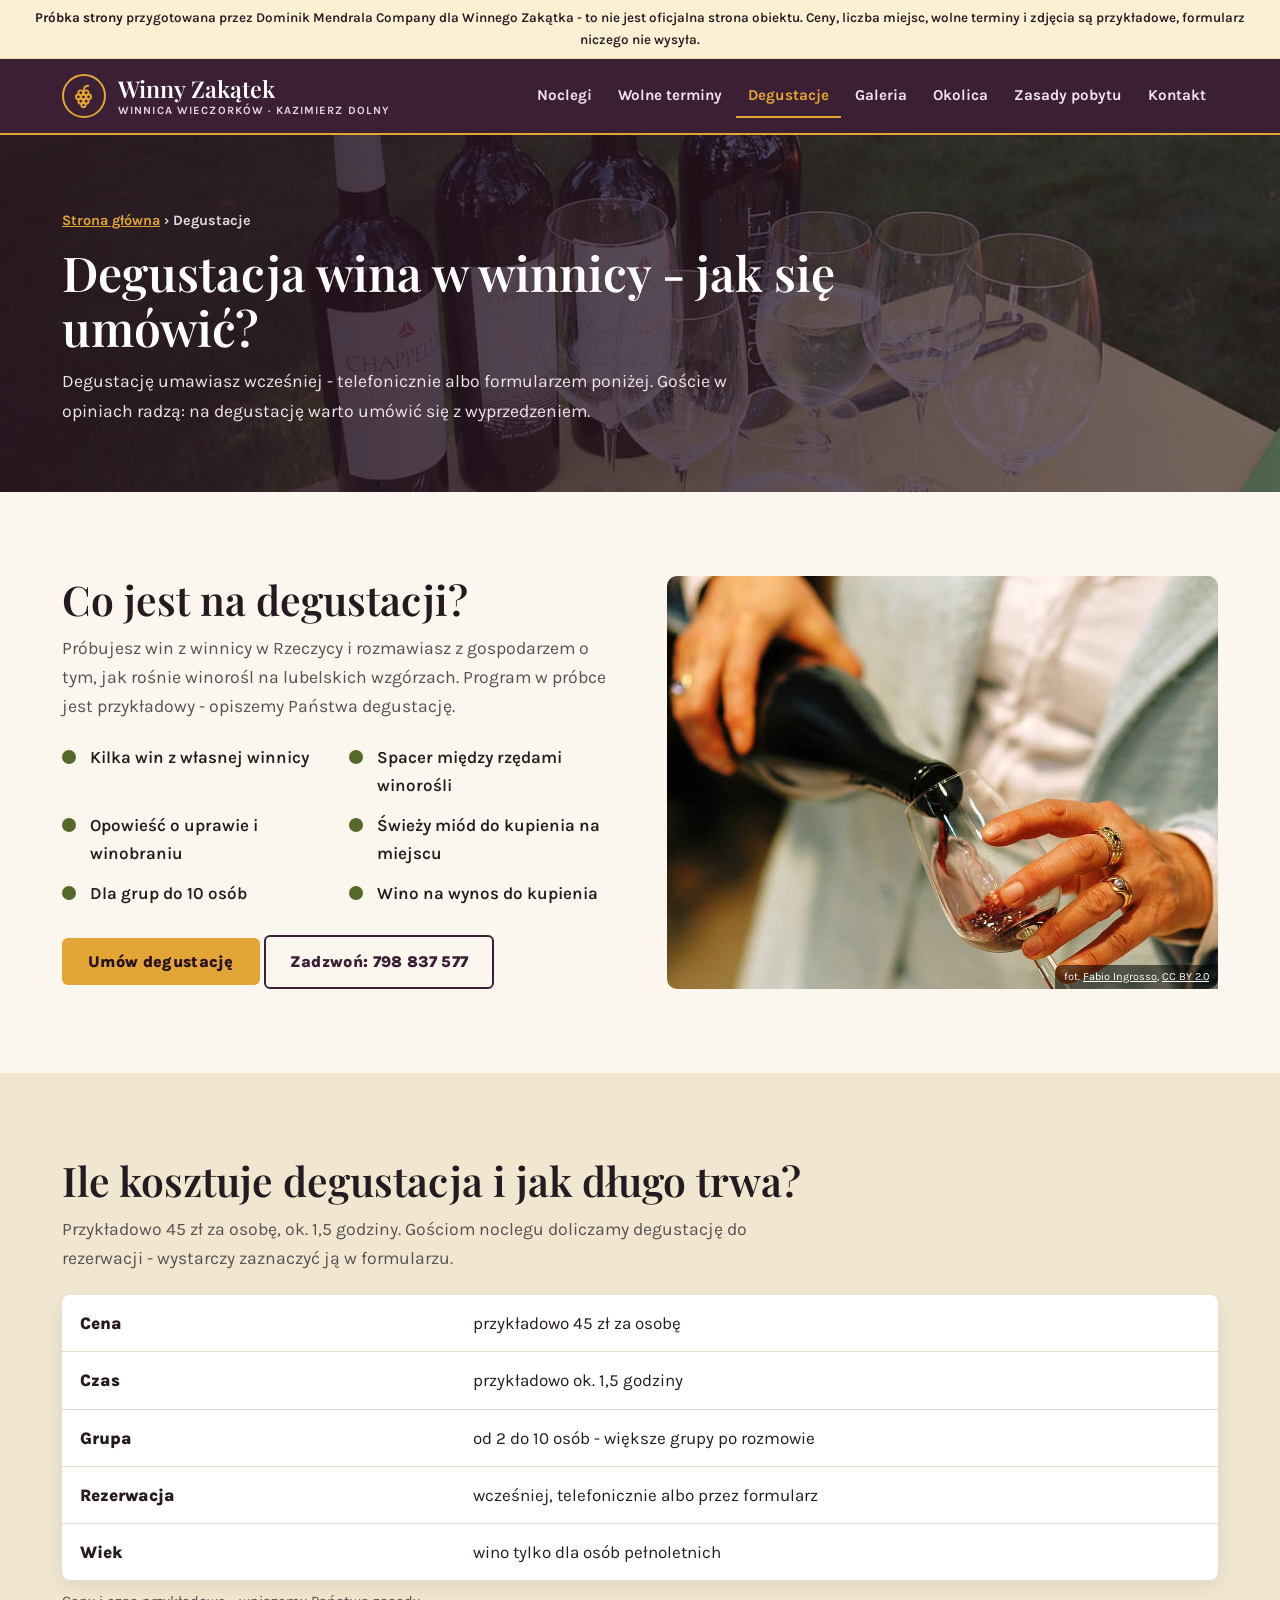
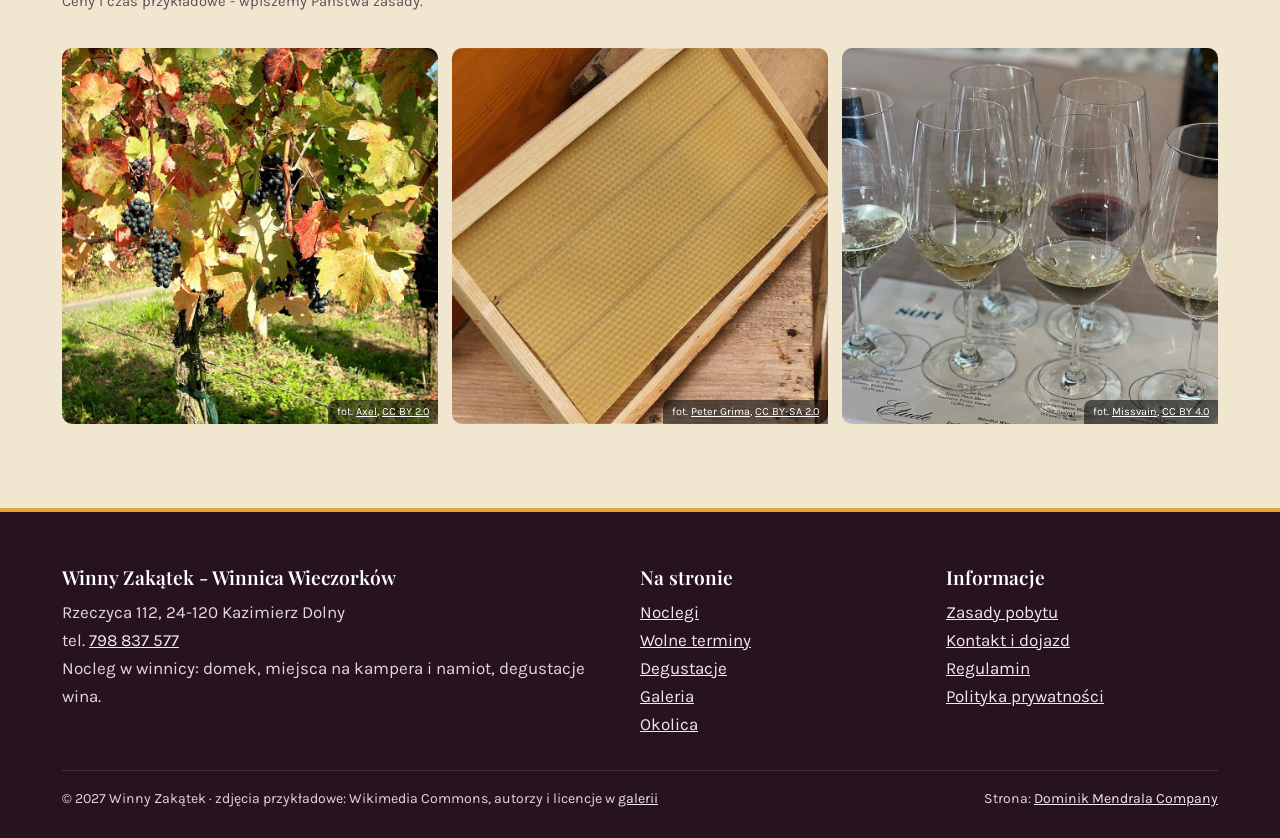
==== degustacje/index.html @ fa7becdc "Próbka strony (wizualizacja dla klienta) Co-Authored-By: Claude Opus 5.5 <noreply@anthropic.com>" ====
<!DOCTYPE html>
<html lang="pl">
<head>
<meta charset="UTF-8">
<meta name="viewport" content="width=device-width, initial-scale=1">
<title>Degustacja wina w winnicy koło Kazimierza Dolnego - jak się umówić</title>
<meta name="description" content="Degustacja win w Winnym Zakątku w Rzeczycy, 8 km od Kazimierza Dolnego: dla gości noclegu i odwiedzających, po wcześniejszym umówieniu. Wino, winnica i miód.">
<meta name="robots" content="noindex, nofollow">
<link rel="preconnect" href="https://fonts.googleapis.com">
<link rel="preconnect" href="https://fonts.gstatic.com" crossorigin>
<link rel="stylesheet" href="https://fonts.googleapis.com/css2?family=Playfair+Display:ital,wght@0,500;0,600;0,700;1,500&family=Karla:wght@400;500;600;700;800&display=swap">
<link rel="stylesheet" href="../assets/style.css?v=20261125b">
</head>
<body data-base="../" data-page="degustacje">
<div class="demo-bar"><span class="db-long"><b>Próbka strony</b> przygotowana przez Dominik Mendrala Company dla Winnego Zakątka - to nie jest oficjalna strona obiektu. Ceny, liczba miejsc, wolne terminy i zdjęcia są przykładowe, formularz niczego nie wysyła.</span><span class="db-short"><b>Próbka strony</b> - ceny, terminy i zdjęcia przykładowe</span></div>
<header>
  <div class="wrap nav">
    <a class="logo" href="../" aria-label="Winny Zakątek - strona główna">
      <span class="logo-mark"><svg width="26" height="26" viewBox="0 0 24 24" fill="none" stroke="currentColor" stroke-width="1.8" stroke-linecap="round" stroke-linejoin="round" aria-hidden="true"><path d="M12 6c0-2 1.5-3.5 4-3.5"/><circle cx="9" cy="9" r="2.2"/><circle cx="14" cy="9" r="2.2"/><circle cx="11.5" cy="13" r="2.2"/><circle cx="6.8" cy="12.8" r="2.2"/><circle cx="16.3" cy="12.8" r="2.2"/><circle cx="9" cy="16.8" r="2.2"/><circle cx="14" cy="16.8" r="2.2"/><circle cx="11.5" cy="20.4" r="2"/></svg></span>
      <span class="logo-txt">Winny Zakątek<small>Winnica Wieczorków · Kazimierz Dolny</small></span>
    </a>
    <ul class="menu"><li><a href="../noclegi/">Noclegi</a></li><li><a href="../rezerwacja/">Wolne terminy</a></li><li><a href="../degustacje/" class="on" aria-current="page">Degustacje</a></li><li><a href="../galeria/">Galeria</a></li><li><a href="../okolica/">Okolica</a></li><li><a href="../zasady-pobytu/">Zasady pobytu</a></li><li><a href="../kontakt/">Kontakt</a></li></ul>
    <button class="burger" type="button" aria-label="Menu" aria-expanded="false" onclick="const h=this.closest('header');h.classList.toggle('open');this.setAttribute('aria-expanded',h.classList.contains('open'))"><span></span><span></span><span></span></button>
  </div>
</header>
<main>
<section class="page-hero" style="--bg:url('../img/wino-na-stole-w-ogrodzie.jpg')">
  <div class="wrap">
    <div class="crumbs"><a href="../">Strona główna</a> › Degustacje</div>
    <h1>Degustacja wina w winnicy - jak się umówić?</h1>
    <p>Degustację umawiasz wcześniej - telefonicznie albo formularzem poniżej. Goście w opiniach radzą: na degustację warto umówić się z wyprzedzeniem.</p>
  </div>
  <span class="sr-only">Butelki wina i kieliszki na stole w ogrodzie</span>
</section>
<section><div class="wrap split">
  <div>
    <h2>Co jest na degustacji?</h2>
    <p class="lead">Próbujesz win z winnicy w Rzeczycy i rozmawiasz z gospodarzem o tym, jak rośnie winorośl na lubelskich wzgórzach. Program w próbce jest przykładowy - opiszemy Państwa degustację.</p>
    <ul class="ticks"><li>Kilka win z własnej winnicy</li><li>Spacer między rzędami winorośli</li><li>Opowieść o uprawie i winobraniu</li><li>Świeży miód do kupienia na miejscu</li><li>Dla grup do 10 osób</li><li>Wino na wynos do kupienia</li></ul>
    <p style="margin-top:28px"><button class="btn btn-honey" type="button" id="tasteBtn">Umów degustację</button> <a class="btn btn-line" href="tel:+48798837577">Zadzwoń: 798 837 577</a></p>
  </div>
  <figure class="ph-fig"><img src="../img/nalewanie-wina.jpg" alt="Nalewanie czerwonego wina do kieliszka" loading="lazy" width="1200" height="798"><figcaption>fot. <a href="https://commons.wikimedia.org/wiki/File:Wine_being_poured_into_a_glass.jpg" rel="nofollow noopener" target="_blank">Fabio Ingrosso</a>, <a href="https://creativecommons.org/licenses/by/2.0/" rel="nofollow noopener" target="_blank">CC BY 2.0</a></figcaption></figure>
</div></section>
<section class="band-loess"><div class="wrap">
  <h2>Ile kosztuje degustacja i jak długo trwa?</h2>
  <p class="lead">Przykładowo 45 zł za osobę, ok. 1,5 godziny. Gościom noclegu doliczamy degustację do rezerwacji - wystarczy zaznaczyć ją w formularzu.</p>
  <table><tbody>
    <tr><th>Cena</th><td>przykładowo 45 zł za osobę</td></tr>
    <tr><th>Czas</th><td>przykładowo ok. 1,5 godziny</td></tr>
    <tr><th>Grupa</th><td>od 2 do 10 osób - większe grupy po rozmowie</td></tr>
    <tr><th>Rezerwacja</th><td>wcześniej, telefonicznie albo przez formularz</td></tr>
    <tr><th>Wiek</th><td>wino tylko dla osób pełnoletnich</td></tr>
  </tbody></table>
  <p class="note">Ceny i czas przykładowe - wpiszemy Państwa zasady.</p>
  <div class="mini-gal"><figure class="ph-fig"><img src="../img/winogrona-na-krzewie.jpg" alt="Kiście ciemnych winogron na krzewie winorośli" loading="lazy" width="1200" height="900"><figcaption>fot. <a href="https://commons.wikimedia.org/wiki/File:Domina_grapes_on_the_vine.jpg" rel="nofollow noopener" target="_blank">Axel</a>, <a href="https://creativecommons.org/licenses/by/2.0/" rel="nofollow noopener" target="_blank">CC BY 2.0</a></figcaption></figure><figure class="ph-fig"><img src="../img/plaster-miodu.jpg" alt="Plaster miodu z pasieki" loading="lazy" width="1200" height="900"><figcaption>fot. <a href="https://commons.wikimedia.org/wiki/File:Maltese_honey_comb.jpg" rel="nofollow noopener" target="_blank">Peter Grima</a>, <a href="https://creativecommons.org/licenses/by-sa/2.0/" rel="nofollow noopener" target="_blank">CC BY-SA 2.0</a></figcaption></figure><figure class="ph-fig"><img src="../img/degustacja-win-kieliszki.jpg" alt="Kieliszki z winem podczas degustacji" loading="lazy" width="1200" height="900"><figcaption>fot. <a href="https://commons.wikimedia.org/wiki/File:Mindful_wine_tasting_-_February_2023_-_Sarah_Stierch_02.jpg" rel="nofollow noopener" target="_blank">Missvain</a>, <a href="https://creativecommons.org/licenses/by/4.0/" rel="nofollow noopener" target="_blank">CC BY 4.0</a></figcaption></figure></div>
</div></section>
</main>
<footer>
  <div class="wrap">
    <div class="foot">
      <div>
        <h4>Winny Zakątek - Winnica Wieczorków</h4>
        <p>Rzeczyca 112, 24-120 Kazimierz Dolny<br>tel. <a href="tel:+48798837577">798 837 577</a><br>Nocleg w winnicy: domek, miejsca na kampera i namiot, degustacje wina.</p>
      </div>
      <div>
        <h4>Na stronie</h4>
        <p><a href="../noclegi/">Noclegi</a><br><a href="../rezerwacja/">Wolne terminy</a><br><a href="../degustacje/">Degustacje</a><br><a href="../galeria/">Galeria</a><br><a href="../okolica/">Okolica</a></p>
      </div>
      <div>
        <h4>Informacje</h4>
        <p><a href="../zasady-pobytu/">Zasady pobytu</a><br><a href="../kontakt/">Kontakt i dojazd</a><br><a href="#">Regulamin</a><br><a href="#">Polityka prywatności</a></p>
      </div>
    </div>
    <div class="copy"><span>© 2027 Winny Zakątek · zdjęcia przykładowe: Wikimedia Commons, autorzy i licencje w <a href="../galeria/#zrodla">galerii</a></span><span>Strona: <a href="https://dmcompany.com.pl">Dominik Mendrala Company</a></span></div>
  </div>
</footer>
<a class="btn btn-honey mobile-cta" href="../rezerwacja/">Sprawdź wolne terminy</a>
<div class="modal" id="modal" role="dialog" aria-label="Umów degustację">
  <div class="modal-box">
    <button class="x" id="mClose" aria-label="Zamknij">×</button>
    <div id="mForm">
      <h3>Umów degustację wina</h3>
      <p class="muted" style="margin-top:6px">Wybierz dzień i godzinę - gospodarz potwierdzi termin telefonicznie albo mailem.</p>
      <form id="tasteForm">
        <div class="two">
          <label class="f">Dzień<input type="date" required min="2027-05-01" max="2027-09-30" value="2027-06-12"></label>
          <label class="f">Godzina<select><option>12:00</option><option selected>15:00</option><option>17:00</option></select></label>
        </div>
        <label class="f">Liczba osób<select id="tN"><option>2</option><option>3</option><option>4</option><option>5</option><option>6</option><option>8</option><option>10</option></select></label>
        <label class="f">Imię i nazwisko<input required autocomplete="name" placeholder="Jan Kowalski"></label>
        <label class="f">Telefon<input type="tel" required autocomplete="tel" placeholder="500 000 000"></label>
        <label class="f">E-mail<input type="email" required autocomplete="email" placeholder="jan.kowalski@example.com"></label>
        <label class="chk"><input type="checkbox" required> Mam ukończone 18 lat. Zapoznałem się z polityką prywatności - dane służą tylko do umówienia degustacji.</label>
        <div class="sum-total modal-total"><span>Przykładowo</span><b id="tTotal">90 zł</b></div>
        <button class="btn btn-honey" style="width:100%" type="submit">Wyślij zapytanie</button>
      </form>
    </div>
    <div class="ok-msg" id="mOk">
      <div class="ico">✓</div>
      <h3>Dziękujemy!</h3>
      <p class="muted" style="margin-top:8px">Na prawdziwej stronie zapytanie trafia od razu na maila gospodarza. W próbce nic nie zostało wysłane.</p>
    </div>
  </div>
</div>

<script src="../assets/app.js?v=20261125b"></script>
</body>
</html>
---- assets/style.css ----
/* Wizualizacja - Winny Zakątek (próbka). Śliwka + miód + less, Playfair Display + Karla. */
:root{
  --ink:#241a20; --ink-2:#3a2e33; --muted:#5a4f52; --line:#e5dccb;
  --plum:#3a1f35; --plum-d:#27131f; --plum-l:#efe2ea;
  --honey:#e3a535; --honey-d:#c4871c; --honey-l:#fbefd4;
  --wine:#9b3240; --vine:#56682a; --vine-l:#eaefdc;
  --paper:#fbf7ee; --loess:#f1e7d1; --white:#fff;
  --free:#4b6323; --free-l:#e9f0da; --busy:#9b3240; --busy-l:#f6e1e2;
  --head:"Playfair Display",Georgia,"Times New Roman",serif;
  --body:"Karla",system-ui,-apple-system,"Segoe UI",Arial,sans-serif;
  --r:10px; --r-s:8px; --shadow:0 18px 44px rgba(39,19,31,.16); --shadow-s:0 6px 18px rgba(39,19,31,.09);
}
*{box-sizing:border-box;margin:0;padding:0}
html{scroll-behavior:smooth}
#kalendarz,#resultsHead,.cabin,#cennik{scroll-margin-top:70px}
body{font-family:var(--body);color:var(--ink);background:var(--paper);line-height:1.65;font-size:17px}
img{max-width:100%;display:block}
a{color:inherit}
button,input,select,textarea{font-family:inherit}
h1,h2,h3,h4{font-family:var(--head);font-weight:600;line-height:1.15;color:var(--ink)}
h2{font-size:clamp(1.8rem,3.3vw,2.55rem);margin-bottom:.7rem}
h3{font-size:1.32rem}
.wrap{max-width:1200px;margin:0 auto;padding:0 22px}
section{padding:84px 0}
.lead{color:var(--muted);max-width:720px;font-size:1.1rem}
.eyebrow{display:inline-flex;align-items:center;gap:10px;font-size:.8rem;font-weight:800;letter-spacing:.16em;text-transform:uppercase;color:var(--vine);margin-bottom:14px}
.eyebrow::before{content:"";width:26px;height:2px;background:currentColor}
.eyebrow.light{color:var(--honey)}
.muted{color:var(--muted)}
.sr-only{position:absolute;width:1px;height:1px;overflow:hidden;clip:rect(0 0 0 0)}

/* przyciski */
.btn{display:inline-flex;align-items:center;justify-content:center;gap:8px;border:0;border-radius:6px;padding:14px 26px;font-weight:800;font-size:1rem;cursor:pointer;text-decoration:none;transition:.2s;letter-spacing:.02em}
.btn-honey{background:var(--honey);color:var(--plum-d)}.btn-honey:hover{background:var(--honey-d)}
.btn-line{background:transparent;border:2px solid var(--plum);color:var(--plum);padding:12px 24px}.btn-line:hover{background:var(--plum);color:#fff}
.btn:disabled{opacity:.4;cursor:not-allowed}

/* pasek próbki */
.demo-bar{background:var(--honey-l);color:var(--ink);font-size:.84rem;text-align:center;padding:7px 14px;font-weight:600;border-bottom:1px solid #ecd9a8}
.db-short{display:none}

/* nagłówek - ciemna śliwka */
header{position:sticky;top:0;z-index:50;background:var(--plum);color:#f5ecef;box-shadow:0 2px 0 var(--honey)}
.nav{display:flex;align-items:center;justify-content:space-between;height:74px;gap:18px;position:relative}
.logo{display:flex;align-items:center;gap:12px;text-decoration:none;white-space:nowrap}
.logo-mark{width:44px;height:44px;border-radius:50%;border:2px solid var(--honey);display:grid;place-items:center;color:var(--honey)}
.logo-txt{font-family:var(--head);font-size:1.45rem;line-height:1;color:#fff;font-weight:600}
.logo-txt small{display:block;font-family:var(--body);font-size:.7rem;color:#e6d3db;letter-spacing:.1em;text-transform:uppercase;margin-top:5px;font-weight:700}
.menu{display:flex;gap:2px;list-style:none}
.menu a{display:block;text-decoration:none;font-weight:700;color:#f1e4ea;font-size:.95rem;white-space:nowrap;padding:8px 12px;border-bottom:2px solid transparent}
.menu a:hover{color:var(--honey)}
.menu a.on{color:var(--honey);border-bottom-color:var(--honey)}
.burger{display:none;background:rgba(255,255,255,.1);border:0;width:46px;height:46px;border-radius:8px;cursor:pointer;flex-direction:column;justify-content:center;align-items:center;gap:5px}
.burger span{display:block;width:20px;height:2px;background:#fff;border-radius:2px}
@media(max-width:1120px){
  .menu{display:none}.burger{display:flex}
  header.open .menu{display:flex;flex-direction:column;gap:0;position:absolute;left:-22px;right:-22px;top:74px;background:var(--plum-d);box-shadow:var(--shadow);padding:8px 22px 18px}
  header.open .menu a{padding:14px 6px;font-size:1.1rem;border-bottom:1px solid rgba(255,255,255,.08)}
}

/* hero strony głównej - pełne zdjęcie */
.hero{position:relative;padding:110px 0 120px;color:#fff;overflow:hidden;background:var(--plum-d)}
.hero .hero-bg{position:absolute;inset:0;width:100%;height:100%;object-fit:cover}
.hero::after{content:"";position:absolute;inset:0;background:linear-gradient(90deg,rgba(39,19,31,.9) 0%,rgba(39,19,31,.72) 45%,rgba(39,19,31,.25) 100%)}
.hero .wrap{position:relative;z-index:2}
.hero h1{color:#fff;font-size:clamp(2.3rem,4.6vw,3.8rem);max-width:820px;margin-bottom:18px}
.hero h1 em{color:var(--honey);font-style:italic;font-weight:500}
.hero .lead{color:#f3e8ec;font-size:1.18rem;margin-bottom:30px}
.hero .search{max-width:980px}
.hero-credit{position:absolute;right:10px;bottom:8px;z-index:2;font-size:.7rem;color:#e9dde2}
.hero-credit a{color:#e9dde2}

/* wyszukiwarka */
.search{background:#fff;border-radius:var(--r);box-shadow:var(--shadow);padding:16px;display:grid;grid-template-columns:1fr 1fr 1fr auto;gap:12px;align-items:end;border-top:4px solid var(--honey)}
.search label{display:flex;flex-direction:column;gap:6px;font-size:.78rem;font-weight:800;color:var(--muted);text-transform:uppercase;letter-spacing:.06em}
.search input,.search select{border:2px solid var(--line);border-radius:6px;font-size:1.04rem;font-weight:700;color:var(--ink);padding:11px 12px;background:var(--paper);outline:none;width:100%}
.search input:focus,.search select:focus{border-color:var(--plum)}
.search .btn{padding:15px 26px;white-space:nowrap}
@media(max-width:860px){.search{grid-template-columns:1fr 1fr}.search .btn{grid-column:1/-1;width:100%}.search label:nth-child(3){grid-column:1/-1}}

/* pasek liczb */
.facts{background:var(--loess);padding:34px 0;border-bottom:1px solid var(--line)}
.facts .wrap{display:grid;grid-template-columns:repeat(4,1fr);gap:20px}
.fact{border-left:3px solid var(--honey);padding-left:16px}
.fact strong{display:block;font-family:var(--head);font-size:2.2rem;line-height:1;color:var(--plum)}
.fact span{display:block;margin-top:8px;color:var(--ink-2);font-size:.98rem}

/* karty noclegów */
.cards{display:grid;grid-template-columns:repeat(3,1fr);gap:26px;margin-top:36px}
.card{background:#fff;border-radius:var(--r);overflow:hidden;box-shadow:var(--shadow-s);display:flex;flex-direction:column;border:1px solid var(--line)}
.card-img{position:relative}
.card-img img{width:100%;aspect-ratio:4/3;object-fit:cover;height:auto}
.price-pill{position:absolute;left:0;bottom:0;background:var(--plum);color:#f3e8ec;padding:7px 14px;font-size:.9rem;font-weight:700;border-top-right-radius:8px}
.price-pill b{color:var(--honey);font-size:1.08rem}
.card-body{padding:22px;display:flex;flex-direction:column;gap:10px;flex:1}
.card-body p{color:var(--muted)}
.card-foot{display:flex;align-items:center;justify-content:space-between;gap:12px;margin-top:auto;padding-top:14px;border-top:1px solid var(--line)}
.card-foot .btn{flex:1;white-space:nowrap;padding:11px 14px;font-size:.94rem}
.tag{display:inline-block;background:var(--vine-l);color:var(--vine);font-weight:800;font-size:.84rem;border-radius:4px;padding:3px 10px;width:max-content}

/* sekcje */
.split{display:grid;grid-template-columns:1fr 1fr;gap:54px;align-items:center}
.ph-fig{position:relative;margin:0}
.ph-fig img{width:100%;border-radius:var(--r);aspect-ratio:4/3;object-fit:cover;height:auto}
.ph-fig figcaption,.attr figcaption{position:absolute;right:0;bottom:0;background:rgba(0,0,0,.55);color:#fff;font-size:.68rem;padding:3px 9px;border-top-left-radius:8px;max-width:100%}
.ph-fig figcaption a,.attr figcaption a{color:#fff}
.ticks{list-style:none;display:grid;grid-template-columns:1fr 1fr;gap:12px 22px;margin-top:22px}
.ticks li{padding-left:28px;position:relative;font-weight:600}
.ticks li::before{content:"";position:absolute;left:0;top:7px;width:14px;height:14px;border-radius:50%;background:var(--vine)}
.ticks.light li{color:#f3e8ec}
.ticks.light li::before{background:var(--honey)}
.band-plum{background:var(--plum);color:#f3e8ec}
.band-plum h2{color:#fff}
.band-plum .lead{color:#e6d6dd}
.band-loess{background:var(--loess)}

/* opinie */
.rating-box{margin-top:28px;background:#fff;border-radius:var(--r);padding:30px;display:grid;grid-template-columns:220px 1fr;gap:34px;align-items:center;box-shadow:var(--shadow-s);border:1px solid var(--line)}
.rb-score{text-align:center;border-right:1px solid var(--line);padding-right:20px}
.rb-score b{display:block;font-family:var(--head);font-size:3.6rem;line-height:1;color:var(--plum)}
.stars{display:block;font-size:1.5rem;letter-spacing:3px;color:var(--honey);margin:6px 0}
.rb-score small{color:var(--muted);font-weight:700}
.rb-topics{list-style:none;display:grid;gap:12px}
.rb-topics li{padding-left:18px;border-left:3px solid var(--honey);color:var(--muted)}
.rb-topics b{color:var(--ink)}

/* baner z przyciskiem */
.cta-band{background:var(--plum);color:#fff;border-radius:var(--r);padding:36px 40px;display:flex;justify-content:space-between;align-items:center;gap:22px;flex-wrap:wrap;margin-top:50px}
.cta-band h3{color:#fff;font-size:1.7rem}
.cta-band p{color:#e6d6dd}
.cta-band .btn{background:var(--honey);color:var(--plum-d)}.cta-band .btn:hover{background:#fff}

/* nagłówek podstron - zdjęcie w tle */
.page-hero{position:relative;padding:76px 0 66px;background:var(--plum-d) var(--bg) center/cover no-repeat;color:#fff}
.page-hero::before{content:"";position:absolute;inset:0;background:linear-gradient(90deg,rgba(39,19,31,.92),rgba(39,19,31,.6))}
.page-hero .wrap{position:relative}
.page-hero h1{color:#fff;font-size:clamp(2rem,4vw,3rem);margin-bottom:12px;max-width:820px}
.page-hero p{color:#f0e3e9;font-size:1.1rem;max-width:700px}
.crumbs{font-size:.9rem;color:#e6d6dd;margin-bottom:12px;font-weight:700}
.crumbs a{color:var(--honey)}

/* noclegi - szczegóły */
.cabin{display:grid;grid-template-columns:1.1fr 1fr;gap:44px;align-items:start;padding:54px 0;border-bottom:1px solid var(--line)}
.pics{display:grid;grid-template-columns:1fr 1fr;gap:10px}
.pics img{width:100%;height:100%;object-fit:cover;border-radius:var(--r-s);aspect-ratio:4/3}
.pics img:first-child{grid-column:1/-1;aspect-ratio:16/10}
.equip{columns:2;list-style:none;margin:16px 0 22px}
.equip li{margin-bottom:6px;break-inside:avoid;padding-left:22px;position:relative}
.equip li::before{content:"";position:absolute;left:0;top:10px;width:9px;height:9px;border-radius:50%;background:var(--vine)}
.price-line{color:var(--muted)}
.price-line b{font-family:var(--head);font-size:1.8rem;color:var(--plum)}

/* tabele */
table{width:100%;border-collapse:separate;border-spacing:0;margin-top:22px;background:#fff;border-radius:var(--r-s);overflow:hidden;box-shadow:var(--shadow-s)}
th,td{text-align:left;padding:14px 18px;border-bottom:1px solid var(--line);vertical-align:top}
tr:last-child th,tr:last-child td{border-bottom:0}
thead th{background:var(--plum);color:#fff;font-weight:700}
tbody th{width:34%;font-weight:800}
.note{font-size:.92rem;color:var(--muted);margin-top:10px}

/* rezerwacja */
.steps{display:flex;gap:10px;flex-wrap:wrap;margin-bottom:20px}
.steps span{background:#fff;border:1px solid var(--line);border-radius:6px;padding:8px 16px;font-weight:800;font-size:.92rem;color:var(--muted)}
.steps span b{display:inline-grid;place-items:center;width:24px;height:24px;border-radius:50%;background:var(--plum);color:#fff;margin-right:8px;font-size:.8rem}
.search.inline{box-shadow:var(--shadow-s)}
.results-head{margin-top:36px;font-size:1.4rem}
.results{display:grid;gap:18px;margin-top:16px}
.result{display:grid;grid-template-columns:250px 1fr 250px;background:#fff;border-radius:var(--r);overflow:hidden;box-shadow:var(--shadow-s);border:1px solid var(--line)}
.result img{width:100%;height:100%;min-height:180px;object-fit:cover}
.r-body{padding:20px 22px;display:flex;flex-direction:column;gap:6px}
.r-body ul{list-style:none;color:var(--muted);font-size:.98rem}
.r-body li::before{content:"· ";color:var(--vine);font-weight:800}
.r-side{padding:20px 22px;display:flex;flex-direction:column;justify-content:center;align-items:flex-end;text-align:right;gap:10px;background:var(--paper)}
.r-side .total{font-family:var(--head);font-size:1.85rem;line-height:1;color:var(--plum)}
.r-side small{color:var(--muted);font-size:.88rem}
.result.taken img{filter:grayscale(.8);opacity:.6}
.avail{font-size:.86rem;font-weight:800;border-radius:4px;padding:4px 12px}
.avail.free{background:var(--free-l);color:var(--free)}
.avail.taken{background:var(--busy-l);color:var(--busy)}
@media(max-width:900px){.result{grid-template-columns:1fr}.result img{max-height:220px}.r-side{align-items:flex-start;text-align:left}}

/* kalendarz */
.cal-box{background:#fff;border-radius:var(--r);box-shadow:var(--shadow);padding:28px;margin-top:28px;display:grid;grid-template-columns:1fr 330px;gap:32px}
.tabs{display:flex;gap:8px;margin-bottom:18px;overflow-x:auto;padding-bottom:4px}
.tab{border:2px solid var(--line);background:#fff;border-radius:6px;padding:9px 16px;font-weight:800;cursor:pointer;font-size:.94rem;color:var(--ink);white-space:nowrap}
.tab.on{border-color:var(--plum);background:var(--plum);color:#fff}
.cal-head{display:flex;align-items:center;justify-content:space-between;margin-bottom:12px}
.cal-head strong{font-family:var(--head);font-size:1.2rem}
.cal-head button{width:44px;height:44px;border-radius:50%;border:2px solid var(--line);background:#fff;font-size:1.3rem;cursor:pointer;color:var(--ink)}
.cal-head button:disabled{opacity:.3;cursor:default}
.months{display:grid;grid-template-columns:1fr 1fr;gap:30px}
.month h4{text-align:center;font-size:1.15rem;margin-bottom:10px;text-transform:capitalize}
.grid{display:grid;grid-template-columns:repeat(7,1fr);gap:4px}
.dow{text-align:center;font-size:.76rem;font-weight:800;color:var(--muted);padding:4px 0;text-transform:uppercase}
.day{aspect-ratio:1;display:flex;flex-direction:column;align-items:center;justify-content:center;border-radius:6px;font-size:.96rem;font-weight:700;cursor:pointer;border:0;background:var(--paper);color:var(--ink);line-height:1.1}
.day small{font-size:.6rem;font-weight:700;color:var(--free);margin-top:2px}
.day.hot small{color:var(--wine)}
.day:hover:not(:disabled){outline:2px solid var(--plum)}
.day.empty{background:transparent;cursor:default}
.day.busy{background:repeating-linear-gradient(135deg,#efe9dd,#efe9dd 4px,#e4dccb 4px,#e4dccb 8px);color:#a39785;text-decoration:line-through;cursor:not-allowed}
.day.off{background:transparent;color:#cbbfae;cursor:not-allowed}
.day.in-range{background:var(--plum-l);color:var(--plum);border-radius:3px}
.day.start,.day.end{background:var(--plum);color:#fff}
.day.start small,.day.end small,.day.in-range small{color:inherit}
.legend{display:flex;flex-wrap:wrap;gap:16px;margin-top:16px;font-size:.9rem;color:var(--muted)}
.legend i{display:inline-block;width:15px;height:15px;border-radius:4px;vertical-align:-3px;margin-right:6px}
.sync{margin-top:16px;background:var(--honey-l);border-radius:8px;padding:12px 16px;font-size:.95rem;font-weight:600}
.summary{background:var(--paper);border:1px solid var(--line);border-radius:var(--r-s);padding:22px;align-self:start;position:sticky;top:96px}
.summary h3{margin-bottom:12px}
.direct{background:var(--free-l);color:var(--free);font-weight:800;font-size:.9rem;border-radius:6px;padding:9px 12px;margin-bottom:12px}
.sum-row{display:flex;justify-content:space-between;gap:10px;padding:8px 0;border-bottom:1px dashed #d9ccb4}
.sum-row span:first-child{color:var(--muted)}
.sum-row span:last-child{text-align:right;font-weight:700}
.sum-total{display:flex;justify-content:space-between;align-items:baseline;margin:16px 0}
.sum-total b{font-family:var(--head);font-size:1.9rem;color:var(--plum)}
.summary .btn{width:100%}
.hint{font-size:.9rem;color:var(--muted);margin-top:12px}
@media(max-width:980px){.cal-box{grid-template-columns:1fr;padding:18px}.summary{position:static}}
@media(max-width:640px){.months{grid-template-columns:1fr}.months .month:nth-child(2){display:none}}

/* galeria */
.gallery{display:grid;grid-template-columns:repeat(3,1fr);gap:12px;margin-top:10px}
.gallery button{border:0;padding:0;cursor:zoom-in;border-radius:var(--r-s);overflow:hidden;background:var(--loess);aspect-ratio:4/3}
.gallery button.tall{grid-row:span 2;aspect-ratio:auto}
.gallery img{width:100%;height:100%;object-fit:cover;transition:.35s}
.gallery button:hover img{transform:scale(1.04)}
.lightbox{position:fixed;inset:0;background:rgba(24,12,20,.94);display:none;align-items:center;justify-content:center;z-index:100;padding:20px}
.lightbox.on{display:flex}
.lightbox img{max-height:86vh;border-radius:8px}
.lb-btn{position:absolute;top:50%;transform:translateY(-50%);background:rgba(255,255,255,.16);color:#fff;border:0;width:54px;height:54px;border-radius:50%;font-size:1.7rem;cursor:pointer}
.lb-prev{left:18px}.lb-next{right:18px}
.lb-close{position:absolute;top:16px;right:20px;background:none;border:0;color:#fff;font-size:2.2rem;cursor:pointer}
.mini-gal{display:grid;grid-template-columns:repeat(3,1fr);gap:14px;margin-top:34px}
.mini-gal img{aspect-ratio:1}

/* okolica */
.attr-grid{display:grid;grid-template-columns:repeat(3,1fr);gap:26px;margin-top:30px}
.attr-grid.two-col{grid-template-columns:1fr 1fr}
.attr{background:#fff;border-radius:var(--r);overflow:hidden;box-shadow:var(--shadow-s);display:flex;flex-direction:column;border:1px solid var(--line)}
.attr figure{position:relative;margin:0}
.attr img{width:100%;aspect-ratio:3/2;object-fit:cover;height:auto}
.attr-body{padding:20px 22px;display:flex;flex-direction:column;gap:8px}
.attr-body p{color:var(--muted)}
.km{display:inline-block;background:var(--honey-l);color:var(--ink-2);font-weight:800;font-size:.86rem;border-radius:4px;padding:4px 12px;width:max-content;max-width:100%}
.map{border-radius:var(--r);overflow:hidden;margin-top:24px;box-shadow:var(--shadow-s);background:var(--loess)}
.map iframe{display:block;width:100%;height:380px;border:0}
.credits{font-size:.88rem;color:var(--muted);margin-top:34px}
.credits a{color:var(--muted)}

/* FAQ */
details{background:#fff;border-radius:var(--r-s);padding:18px 22px;margin-top:12px;box-shadow:var(--shadow-s);border:1px solid var(--line)}
summary{font-weight:800;cursor:pointer;font-size:1.05rem}
details p{margin-top:10px;color:var(--muted)}

/* kontakt */
.contact-grid{display:grid;grid-template-columns:1fr 1.2fr;gap:36px;align-items:start}
.contact-card{background:#fff;border-radius:var(--r);padding:28px;box-shadow:var(--shadow-s);display:flex;flex-direction:column;gap:16px;border:1px solid var(--line)}
.contact-card b{display:block;font-size:.8rem;text-transform:uppercase;letter-spacing:.08em;color:var(--vine)}
.ph{color:var(--muted);font-style:italic}

/* stopka */
footer{background:var(--plum-d);color:#e6d6dd;padding:54px 0 28px;border-top:4px solid var(--honey)}
.foot{display:grid;grid-template-columns:2fr 1fr 1fr;gap:34px}
footer h4{font-size:1.2rem;margin-bottom:10px;color:#fff}
footer a{color:#f3e8ec}
.copy{border-top:1px solid rgba(255,255,255,.12);margin-top:32px;padding-top:16px;font-size:.88rem;display:flex;justify-content:space-between;flex-wrap:wrap;gap:10px}

/* okna formularzy */
.modal{position:fixed;inset:0;background:rgba(24,12,20,.6);display:none;align-items:center;justify-content:center;z-index:120;padding:16px}
.modal.on{display:flex}
.modal-box{background:#fff;border-radius:var(--r);max-width:520px;width:100%;max-height:92vh;overflow:auto;padding:28px;position:relative;border-top:5px solid var(--honey)}
.modal-box .x{position:absolute;top:12px;right:18px;border:0;background:none;font-size:1.8rem;cursor:pointer;color:var(--muted)}
.mini{background:var(--paper);border-radius:8px;padding:12px 14px;margin-top:10px}
.f{display:flex;flex-direction:column;gap:6px;margin-top:12px;font-size:.94rem;font-weight:700}
.f input,.f textarea,.f select{border:2px solid var(--line);border-radius:6px;padding:12px;font:inherit;font-weight:500;background:var(--paper);width:100%}
.two{display:grid;grid-template-columns:1fr 1fr;gap:12px}
.addon{background:var(--honey-l);border-radius:8px;padding:12px 14px;margin-top:14px}
.chk-big{display:flex;gap:10px;align-items:flex-start;cursor:pointer}
.chk-big input{width:20px;height:20px;margin-top:3px;accent-color:var(--plum)}
.chk-big small{color:var(--muted);font-weight:600}
.chk{display:flex;gap:8px;align-items:flex-start;font-size:.88rem;color:var(--muted);margin-top:12px}
.modal-total{border-top:1px solid var(--line);padding-top:12px}
.ok-msg{display:none;text-align:center;padding:20px 0}
.ok-msg .ico{width:66px;height:66px;border-radius:50%;background:var(--free-l);color:var(--free);display:grid;place-items:center;font-size:2rem;margin:0 auto 12px}

.mobile-cta{display:none}

@media(max-width:980px){
  .split,.contact-grid{grid-template-columns:1fr;gap:30px}
  .cards,.attr-grid{grid-template-columns:1fr 1fr}
  .cabin{grid-template-columns:1fr;gap:24px}
  .facts .wrap{grid-template-columns:1fr 1fr}
  .foot{grid-template-columns:1fr}
  .rating-box{grid-template-columns:1fr}
  .rb-score{border-right:0;border-bottom:1px solid var(--line);padding:0 0 18px}
}

/* telefon */
@media(max-width:700px){
  body{font-size:17.5px}
  section{padding:50px 0}
  h2{font-size:1.75rem}
  .lead{font-size:1.07rem;color:#4a3f43}
  .demo-bar{font-size:.8rem;padding:6px 10px}
  .db-long{display:none}.db-short{display:inline}
  .nav{height:66px}
  header.open .menu{top:66px}
  .logo-mark{width:40px;height:40px}
  .logo-txt{font-size:1.28rem}
  .logo-txt small{font-size:.64rem}
  .hero{padding:46px 0 54px}
  .hero::after{background:linear-gradient(180deg,rgba(39,19,31,.82),rgba(39,19,31,.9))}
  .hero h1{font-size:2.05rem}
  .hero .lead{font-size:1.07rem;margin-bottom:22px}
  .search{padding:14px;gap:10px}
  .search input,.search select{font-size:1.05rem;padding:12px}
  .cards,.attr-grid,.attr-grid.two-col{grid-template-columns:1fr;gap:20px}
  .fact strong{font-size:1.8rem}
  .ticks{grid-template-columns:1fr}
  .rating-box{padding:22px}
  .cta-band{padding:26px 22px}.cta-band .btn{width:100%}
  .page-hero{padding:44px 0 40px}
  .page-hero h1{font-size:1.9rem}
  .page-hero p{font-size:1.1rem}
  .eyebrow{font-size:.74rem;letter-spacing:.12em}
  .steps{display:grid;grid-template-columns:repeat(3,1fr);gap:6px}
  .steps span{padding:8px 6px;font-size:.8rem;text-align:center;line-height:1.25}
  .steps span b{display:grid;margin:0 auto 4px}
  .cabin{padding:34px 0}
  .equip{columns:1}
  .gallery{grid-template-columns:1fr 1fr;gap:8px}
  .gallery button.tall{grid-row:auto;aspect-ratio:4/3}
  .mini-gal{grid-template-columns:1fr;gap:12px}
  .mini-gal img{aspect-ratio:4/3}
  .tab{padding:8px 13px;font-size:.92rem}
  .cal-head strong{font-size:.98rem;text-align:center}
  body[data-page="rezerwacja"] .mobile-cta{display:none}
  body[data-page="rezerwacja"] footer{padding-bottom:28px}
  .day{font-size:1rem}
  .r-side .btn{width:100%}
  th,td{display:block;width:100%;padding:10px 16px}
  tbody th{border-bottom:0;padding-bottom:0;width:100%;padding-top:12px}
  thead{display:none}
  td[data-label]{display:flex;justify-content:space-between;gap:12px;padding:6px 16px}
  td[data-label]::before{content:attr(data-label);color:var(--muted);font-weight:600}
  tr{display:block;border-bottom:1px solid var(--line);padding-bottom:8px}
  td{border-bottom:0}
  .card-foot{flex-direction:column;align-items:stretch}
  .card-foot .btn,.split .btn,.contact-card .btn{width:100%}
  .two{grid-template-columns:1fr}
  .map iframe{height:300px}
  .mobile-cta{display:flex;position:fixed;left:10px;right:10px;bottom:10px;z-index:60;box-shadow:var(--shadow);padding:15px}
  footer{padding-bottom:96px}
  .hero-credit{font-size:.62rem}
}
.cal-box>*,.cards>*,.attr-grid>*,.results>*,.split>*,.contact-grid>*,.cabin>*,.result>*,.rating-box>*,.search>*{min-width:0}
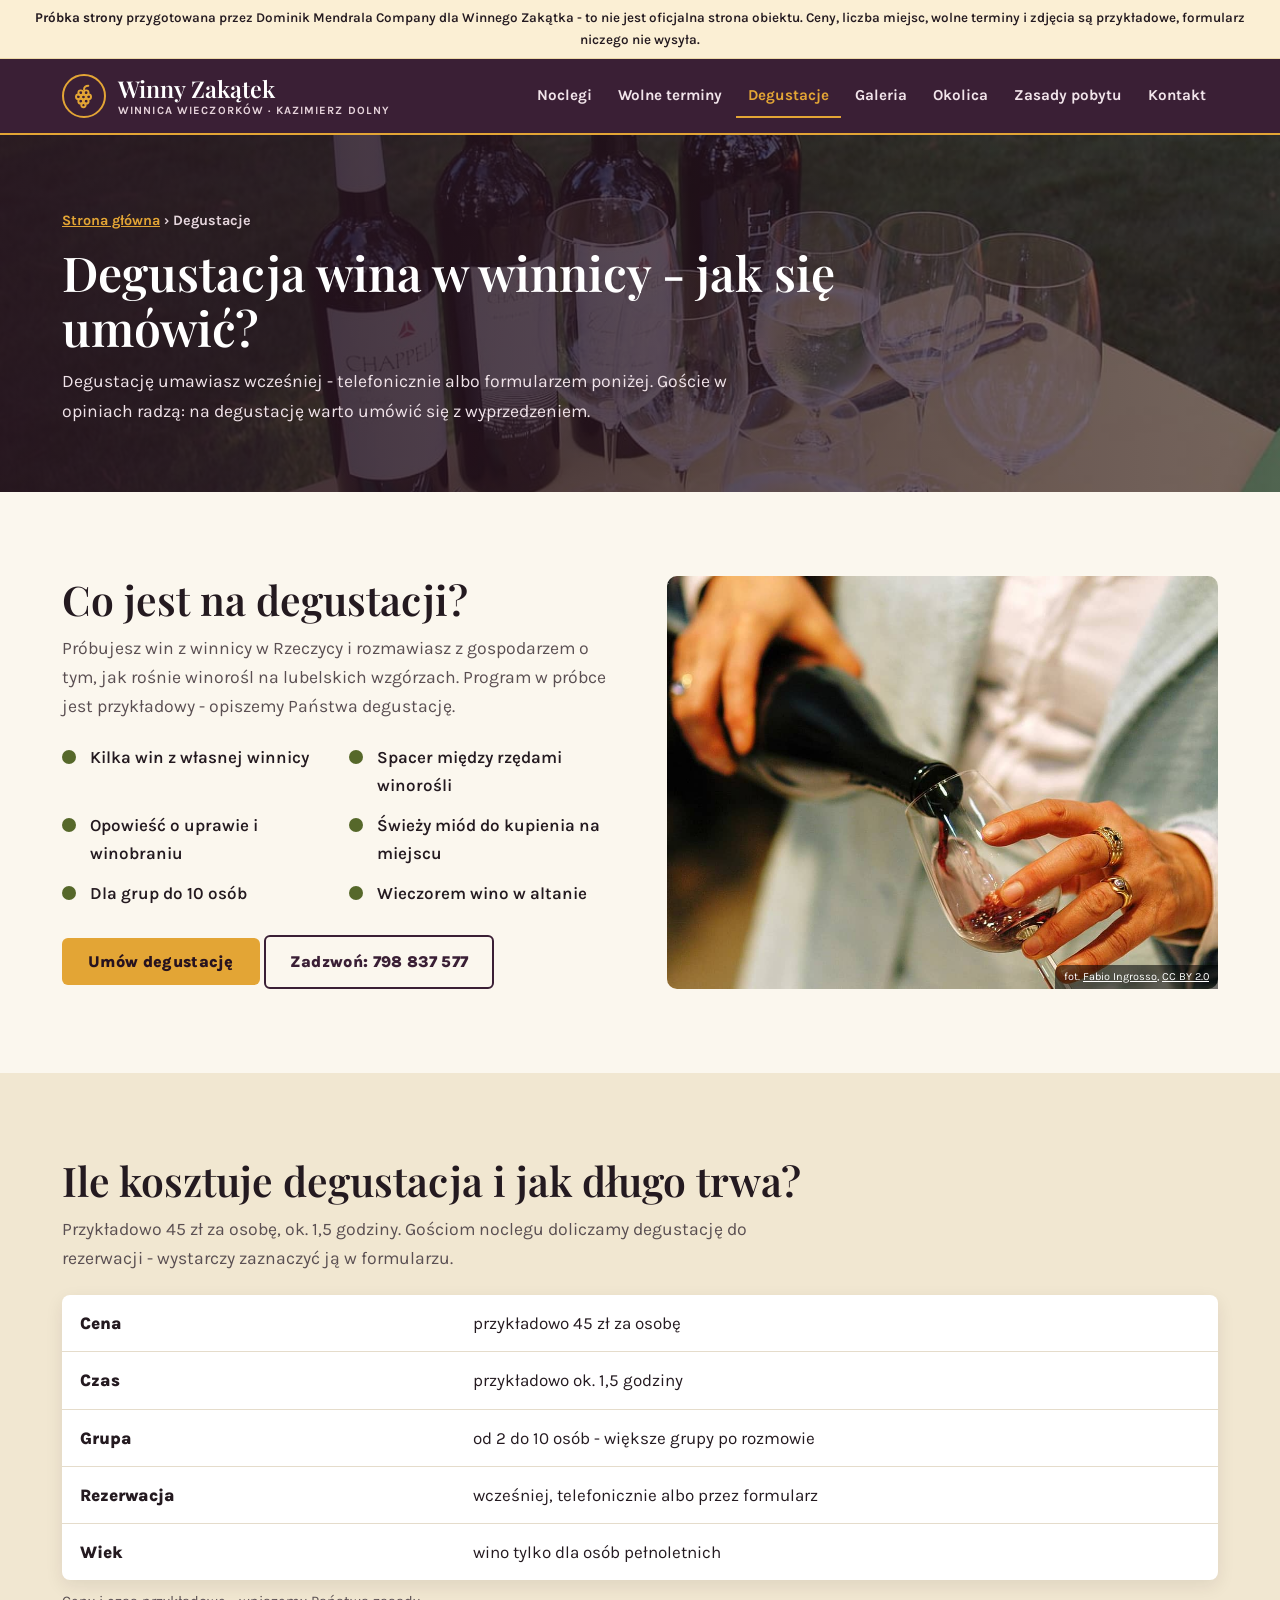
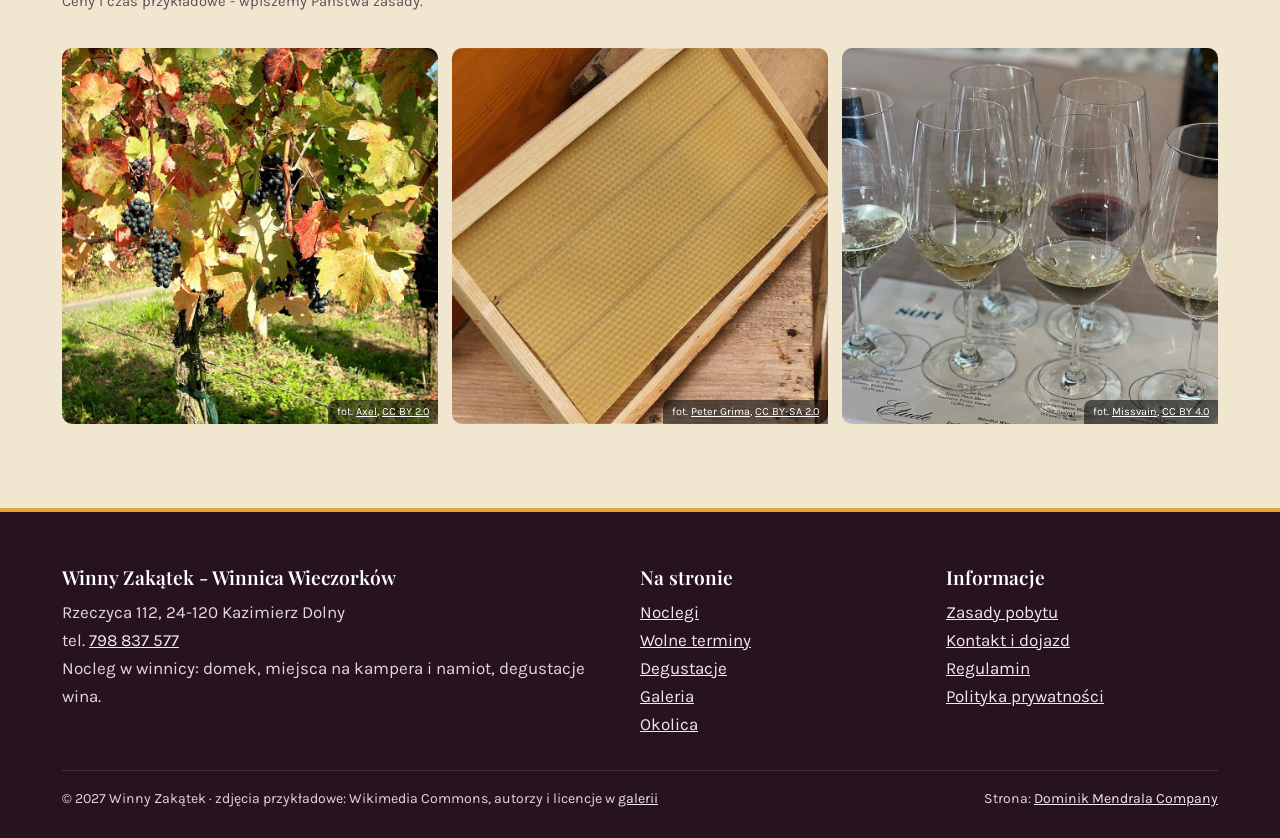
==== commit d8285ea6: "Aktualizacja próbki strony Co-Authored-By: Claude Opus 5.5 <noreply@anthropic.com>" ====
--- a/degustacje/index.html
+++ b/degustacje/index.html
@@ -9,7 +9,7 @@
 <link rel="preconnect" href="https://fonts.googleapis.com">
 <link rel="preconnect" href="https://fonts.gstatic.com" crossorigin>
 <link rel="stylesheet" href="https://fonts.googleapis.com/css2?family=Playfair+Display:ital,wght@0,500;0,600;0,700;1,500&family=Karla:wght@400;500;600;700;800&display=swap">
-<link rel="stylesheet" href="../assets/style.css?v=20261125b">
+<link rel="stylesheet" href="../assets/style.css?v=20261125d">
 </head>
 <body data-base="../" data-page="degustacje">
 <div class="demo-bar"><span class="db-long"><b>Próbka strony</b> przygotowana przez Dominik Mendrala Company dla Winnego Zakątka - to nie jest oficjalna strona obiektu. Ceny, liczba miejsc, wolne terminy i zdjęcia są przykładowe, formularz niczego nie wysyła.</span><span class="db-short"><b>Próbka strony</b> - ceny, terminy i zdjęcia przykładowe</span></div>
@@ -36,7 +36,7 @@
   <div>
     <h2>Co jest na degustacji?</h2>
     <p class="lead">Próbujesz win z winnicy w Rzeczycy i rozmawiasz z gospodarzem o tym, jak rośnie winorośl na lubelskich wzgórzach. Program w próbce jest przykładowy - opiszemy Państwa degustację.</p>
-    <ul class="ticks"><li>Kilka win z własnej winnicy</li><li>Spacer między rzędami winorośli</li><li>Opowieść o uprawie i winobraniu</li><li>Świeży miód do kupienia na miejscu</li><li>Dla grup do 10 osób</li><li>Wino na wynos do kupienia</li></ul>
+    <ul class="ticks"><li>Kilka win z własnej winnicy</li><li>Spacer między rzędami winorośli</li><li>Opowieść o uprawie i winobraniu</li><li>Świeży miód do kupienia na miejscu</li><li>Dla grup do 10 osób</li><li>Wieczorem wino w altanie</li></ul>
     <p style="margin-top:28px"><button class="btn btn-honey" type="button" id="tasteBtn">Umów degustację</button> <a class="btn btn-line" href="tel:+48798837577">Zadzwoń: 798 837 577</a></p>
   </div>
   <figure class="ph-fig"><img src="../img/nalewanie-wina.jpg" alt="Nalewanie czerwonego wina do kieliszka" loading="lazy" width="1200" height="798"><figcaption>fot. <a href="https://commons.wikimedia.org/wiki/File:Wine_being_poured_into_a_glass.jpg" rel="nofollow noopener" target="_blank">Fabio Ingrosso</a>, <a href="https://creativecommons.org/licenses/by/2.0/" rel="nofollow noopener" target="_blank">CC BY 2.0</a></figcaption></figure>
@@ -103,6 +103,6 @@
   </div>
 </div>
 
-<script src="../assets/app.js?v=20261125b"></script>
+<script src="../assets/app.js?v=20261125d"></script>
 </body>
 </html>
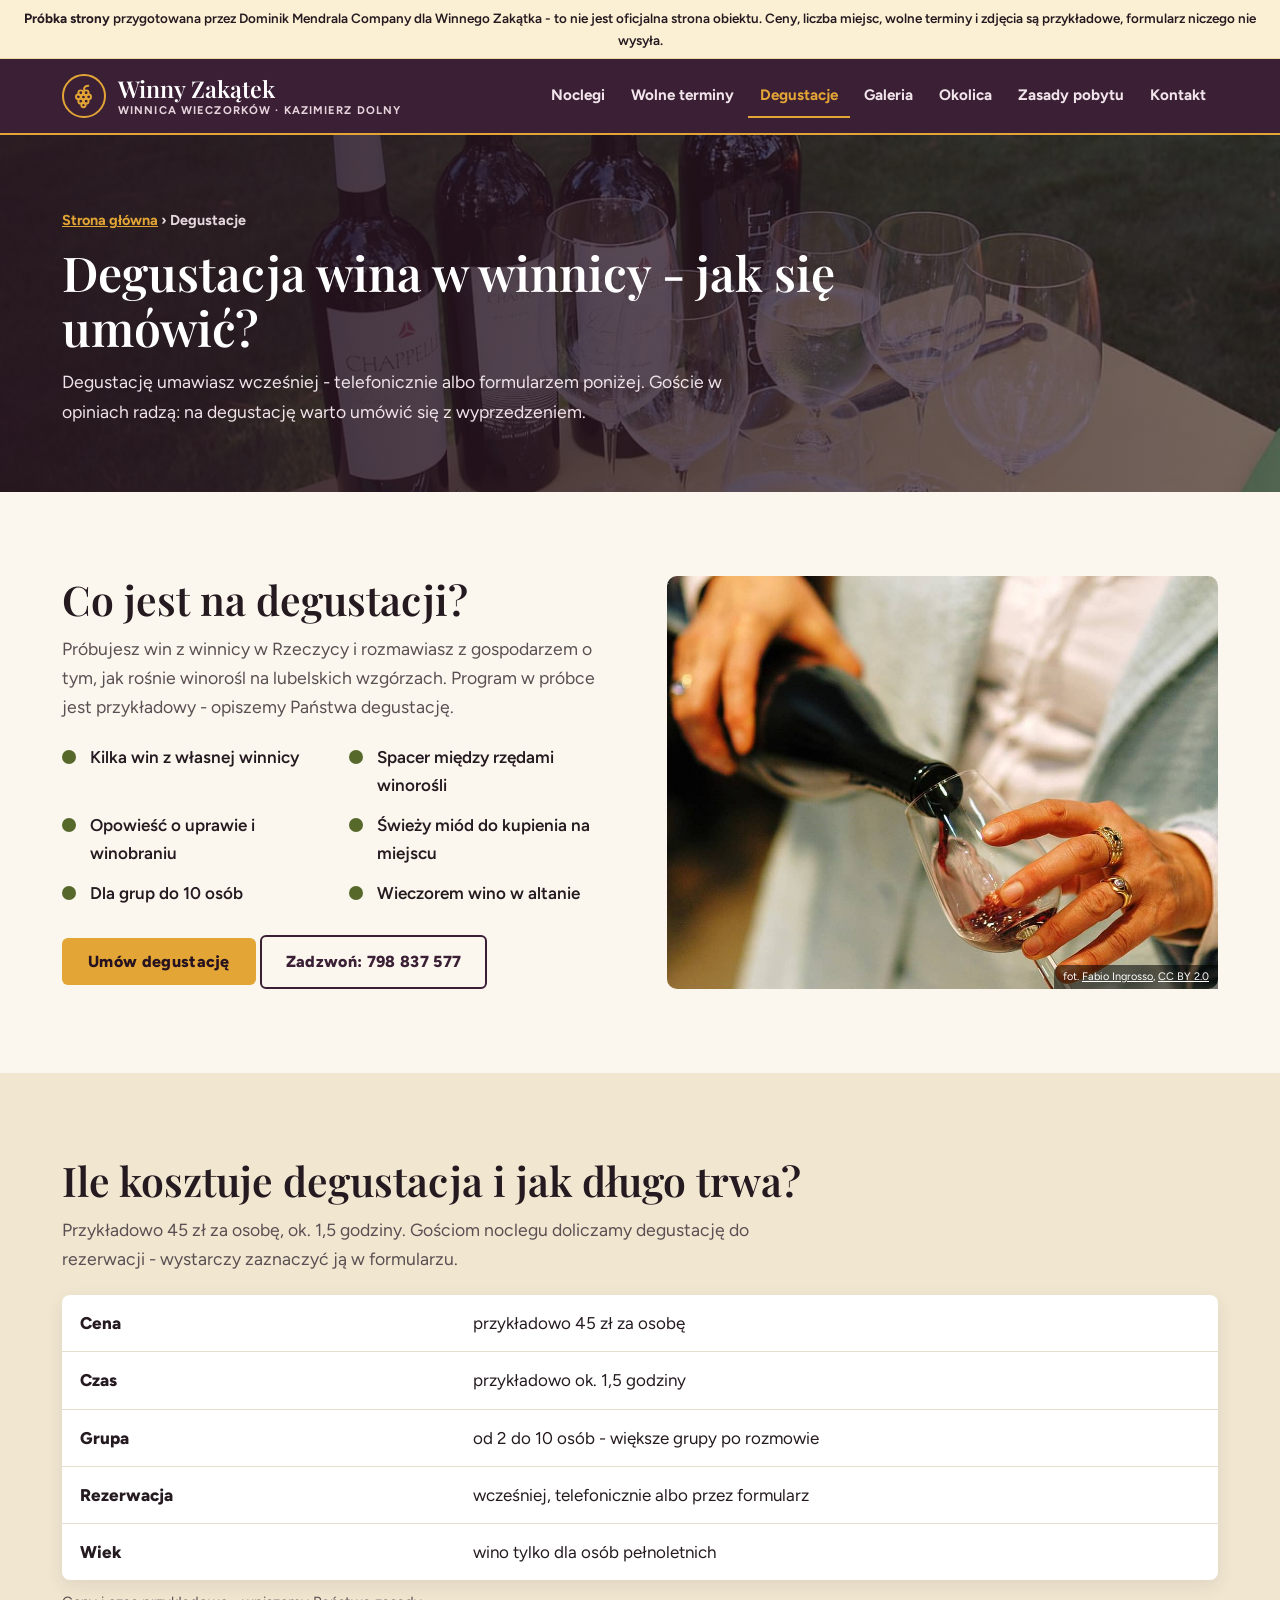
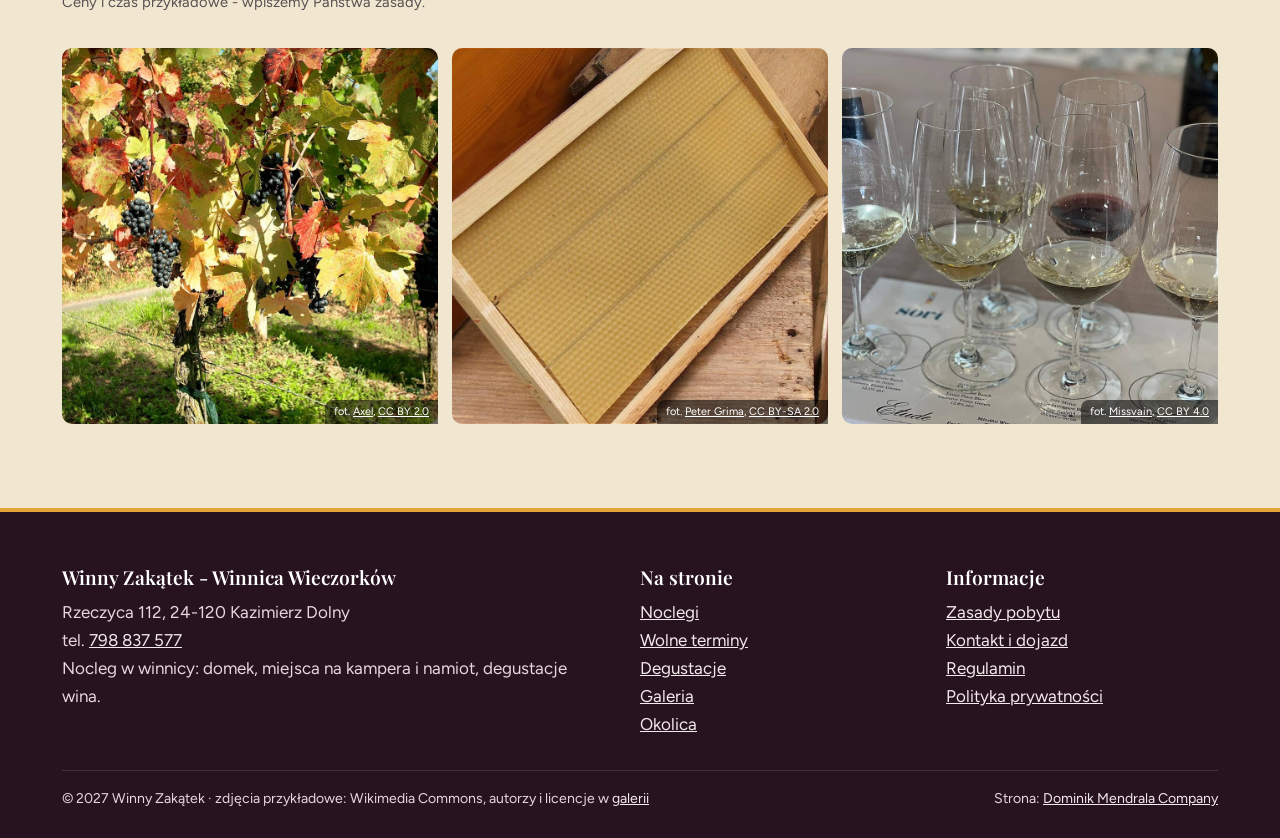
==== commit a96ca123: "Aktualizacja próbki strony Co-Authored-By: Claude Opus 5.5 <noreply@anthropic.com>" ====
--- a/degustacje/index.html
+++ b/degustacje/index.html
@@ -8,8 +8,8 @@
 <meta name="robots" content="noindex, nofollow">
 <link rel="preconnect" href="https://fonts.googleapis.com">
 <link rel="preconnect" href="https://fonts.gstatic.com" crossorigin>
-<link rel="stylesheet" href="https://fonts.googleapis.com/css2?family=Playfair+Display:ital,wght@0,500;0,600;0,700;1,500&family=Karla:wght@400;500;600;700;800&display=swap">
-<link rel="stylesheet" href="../assets/style.css?v=20261125d">
+<link rel="stylesheet" href="https://fonts.googleapis.com/css2?family=Playfair+Display:ital,wght@0,500;0,600;0,700;1,500&family=Figtree:wght@400;500;600;700;800&display=swap">
+<link rel="stylesheet" href="../assets/style.css?v=20261125e">
 </head>
 <body data-base="../" data-page="degustacje">
 <div class="demo-bar"><span class="db-long"><b>Próbka strony</b> przygotowana przez Dominik Mendrala Company dla Winnego Zakątka - to nie jest oficjalna strona obiektu. Ceny, liczba miejsc, wolne terminy i zdjęcia są przykładowe, formularz niczego nie wysyła.</span><span class="db-short"><b>Próbka strony</b> - ceny, terminy i zdjęcia przykładowe</span></div>
@@ -103,6 +103,6 @@
   </div>
 </div>
 
-<script src="../assets/app.js?v=20261125d"></script>
+<script src="../assets/app.js?v=20261125e"></script>
 </body>
 </html>
--- a/assets/style.css
+++ b/assets/style.css
@@ -1,4 +1,4 @@
-/* Wizualizacja - Winny Zakątek (próbka). Śliwka + miód + less, Playfair Display + Karla. */
+/* Wizualizacja - Winny Zakątek (próbka). Śliwka + miód + less, Playfair Display + Figtree. */
 :root{
   --ink:#241a20; --ink-2:#3a2e33; --muted:#5a4f52; --line:#e5dccb;
   --plum:#3a1f35; --plum-d:#27131f; --plum-l:#efe2ea;
@@ -7,7 +7,7 @@
   --paper:#fbf7ee; --loess:#f1e7d1; --white:#fff;
   --free:#4b6323; --free-l:#e9f0da; --busy:#9b3240; --busy-l:#f6e1e2;
   --head:"Playfair Display",Georgia,"Times New Roman",serif;
-  --body:"Karla",system-ui,-apple-system,"Segoe UI",Arial,sans-serif;
+  --body:"Figtree",system-ui,-apple-system,"Segoe UI",Arial,sans-serif;
   --r:10px; --r-s:8px; --shadow:0 18px 44px rgba(39,19,31,.16); --shadow-s:0 6px 18px rgba(39,19,31,.09);
 }
 *{box-sizing:border-box;margin:0;padding:0}
